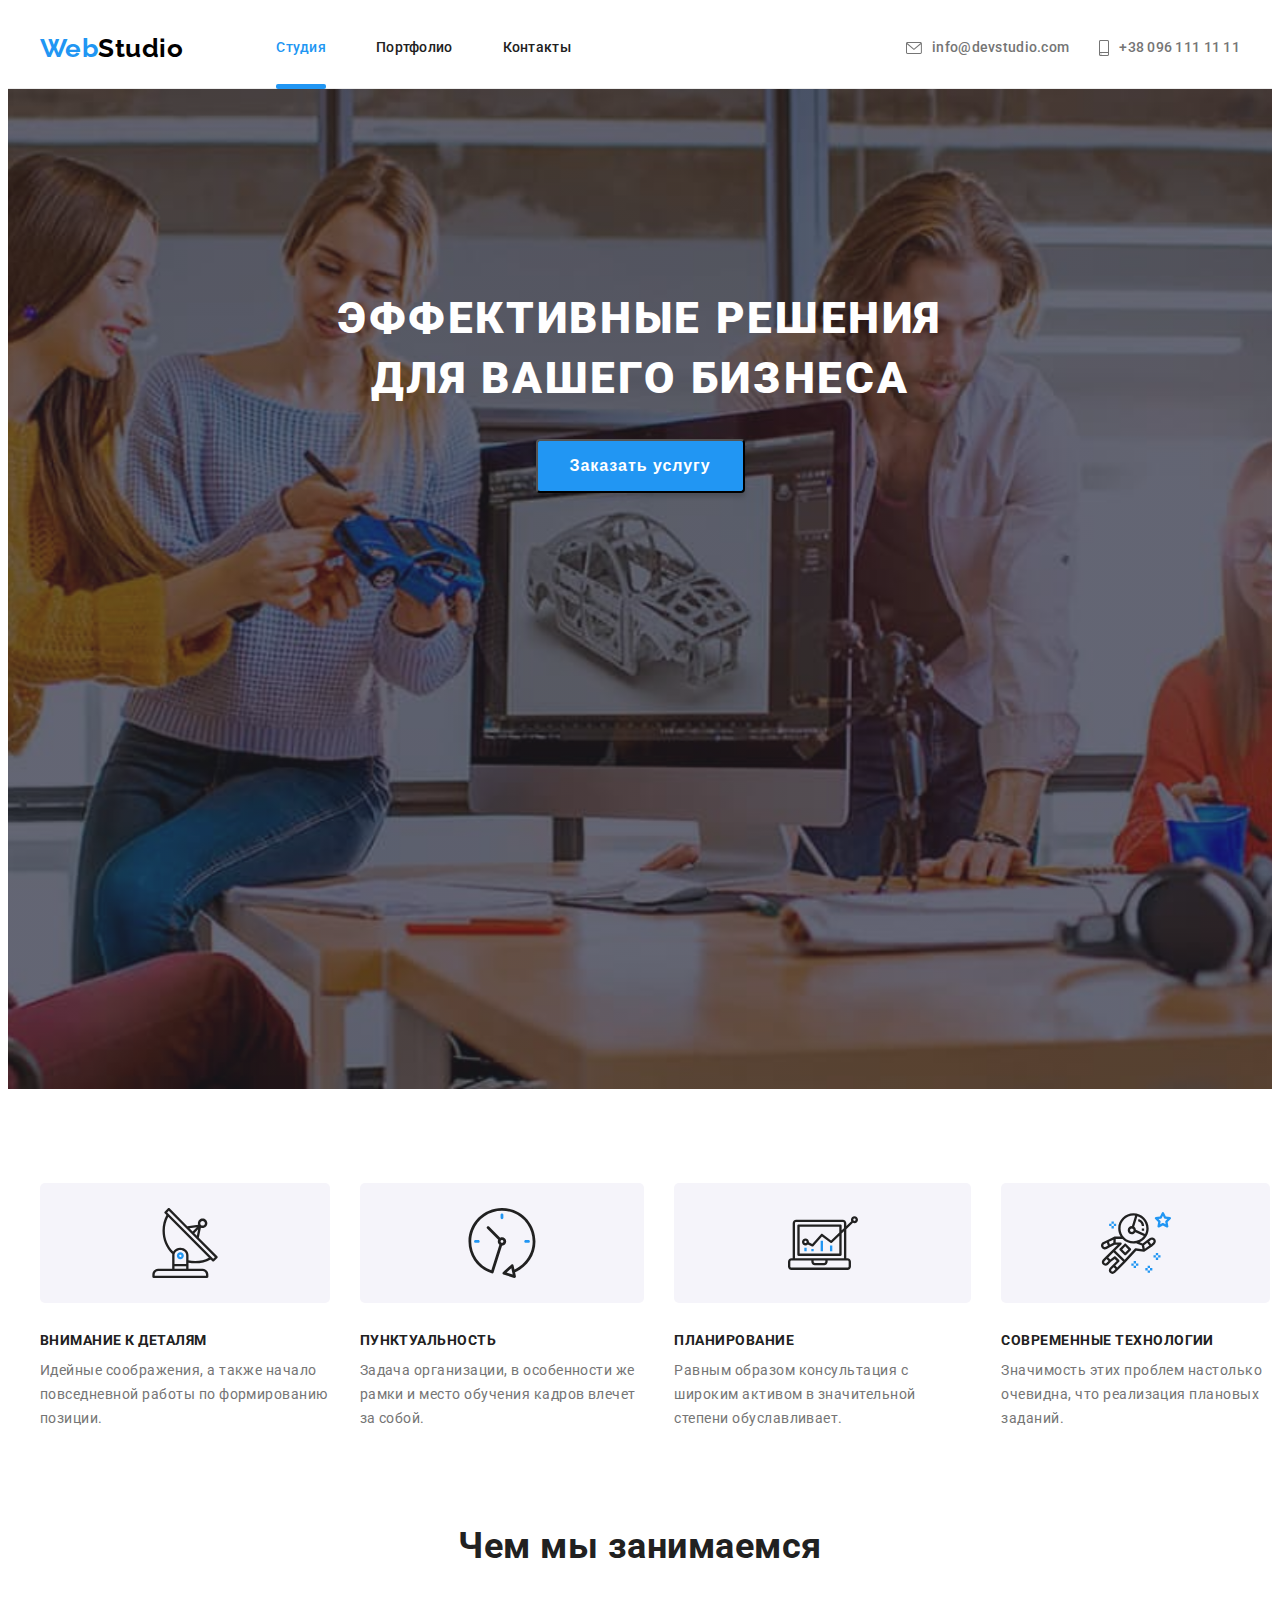
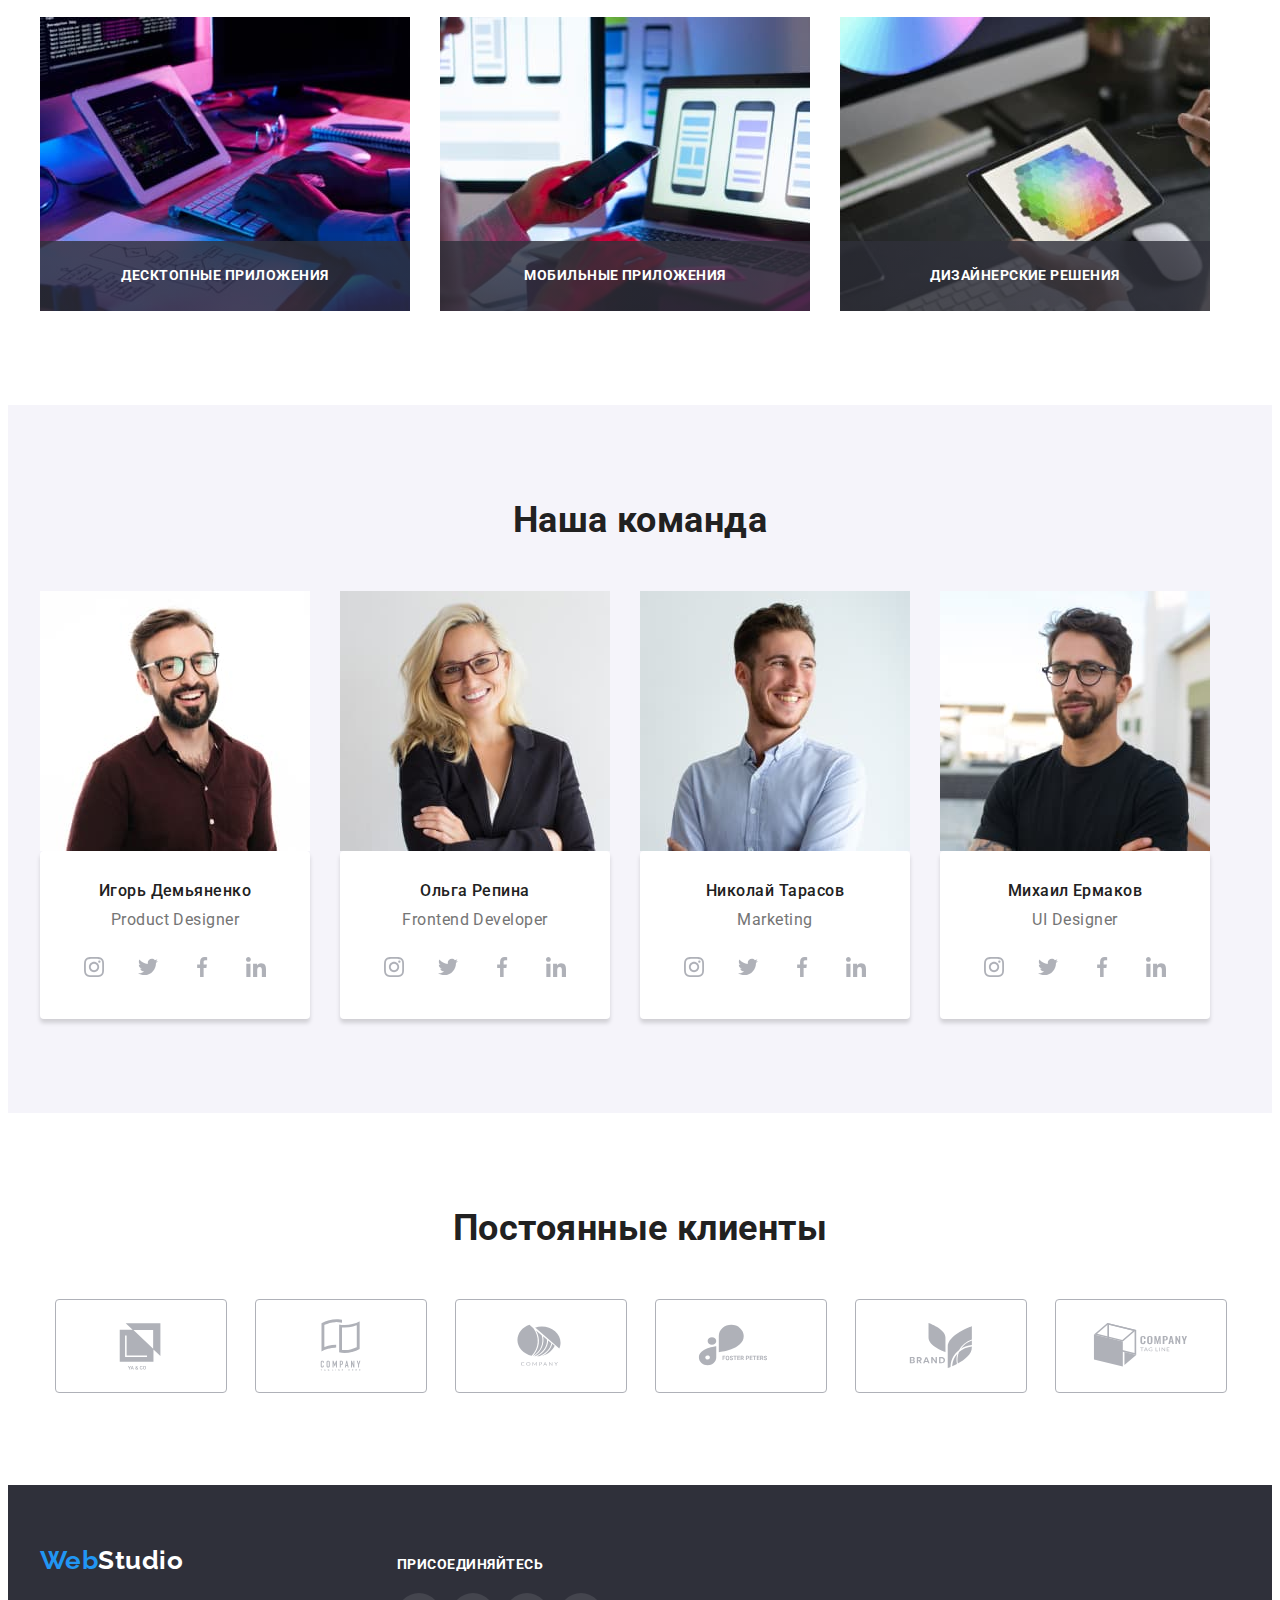
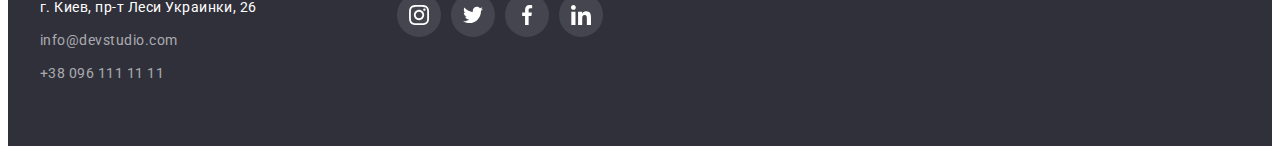
==== index.html @ e793120a "старт дз6" ====
<!DOCTYPE html>
<html lang="ru">

<head>
    <meta charset="UTF-8">
    <meta http-equiv="X-UA-Compatible" content="IE=edge">
    <meta name="viewport" content="width=device-width, initial-scale=1.0">
    <title>Document</title>
    <link href="https://fonts.googleapis.com/css2?family=Raleway:wght@700&family=Roboto:wght@400;500;700;900&display=swap" rel="stylesheet">
    <link rel="stylesheet" href="https://cdnjs.cloudflare.com/ajax/libs/modern-normalize/1.1.0/modern-normalize.min.css" integrity="sha512-wpPYUAdjBVSE4KJnH1VR1HeZfpl1ub8YT/NKx4PuQ5NmX2tKuGu6U/JRp5y+Y8XG2tV+wKQpNHVUX03MfMFn9Q==" crossorigin="anonymous" referrerpolicy="no-referrer" />
    <link rel="stylesheet" href="./css/styles.css">
</head>

<body>
    <header class="header">
        <div class="header-container container">
        <a href="../" class="header-logo link"><span class="web">Web</span>Studio</a> 
        <nav class="navigation">
            <ul class="navigation-menu list">
                <li class="navigation-item"><a href="./index.html" class="navigation-link link active">Студия</a></li>
                <li class="navigation-item"><a href="./portfolio.html" class="navigation-link link">Портфолио</a></li>
                <li class="navigation-item"><a href="" class="navigation-link link">Контакты</a></li>
            </ul>
        </nav>
            <ul class="contacts-list list">
                <li class="cotacts-item"><a href="mailto:info@devstudio.com" class="contacts-link link">
                    <svg class="envelope-icon">
                        <use href="./imeg/symbol-defs.svg#icon-envelope"></use>
                    </svg>info@devstudio.com</a></li>
                <li class="cotacts-item"><a href="tel:+380961111111" class="contacts-link link">
                    <svg class="smartphone-icon">
                        <use href="./imeg/symbol-defs.svg#icon-smartphone"></use>
                    </svg>+38 096 111 11 11</a></li>
            </ul>
        </div>
    </header>
    <main class="main">
        <!-- Наши преимущества -->
        <section class="hero">
            <div class="container">
                 <h1 class="hero-title">Эффективные решения для вашего бизнеса</h1>
                <button type="button" class="hero-btn" data-modal-open>Заказать услугу</button>
            </div>
        </section>
        <section class="advantages section">
            <div class="container">
                <h2 class="advantages-title visually-hidden">Наши преимущества</h2>
                <ul class="advantages-list">
                    <li class="advantage-item list">
                        <div class="tumb">
                            <svg class="advantages-icon">
                                <use href="./imeg/symbol-defs.svg#icon-antenna"></use>
                            </svg>
                        </div>
                        <h3 class="advantage-subtitle">Внимание к деталям</h3>
                        <p class="advantage-text">Идейные соображения, а также начало повседневной работы по формированию позиции.</p>
                    </li>
                    <li class="advantage-item list">
                        <div class="tumb">
                            <svg class="advantages-icon">
                                <use href="./imeg/symbol-defs.svg#icon-clock"></use>
                            </svg>
                        </div>
                        <h3 class="advantage-subtitle">Пунктуальность</h3>
                        <p class="advantage-text">Задача организации, в особенности же рамки и место обучения кадров влечет за собой.</p>
                    </li>
                    <li class="advantage-item list">
                        <div class="tumb">
                            <svg class="advantages-icon">
                                <use href="./imeg/symbol-defs.svg#icon-diagram"></use>
                            </svg>
                        </div>
                        <h3 class="advantage-subtitle">Планирование</h3>
                        <p class="advantage-text">Равным образом консультация с широким активом в значительной степени обуславливает.</p>
                    </li>
                    <li class="advantage-item list">
                        <div class="tumb">
                            <svg class="advantages-icon">
                                <use href="./imeg/symbol-defs.svg#icon-astronaut"></use>
                            </svg>
                        </div>
                        <h3 class="advantage-subtitle">Современные технологии</h3>
                        <p class="advantage-text">Значимость этих проблем настолько очевидна, что реализация плановых заданий.</p>
                    </li>
                </ul>
            </div>
        </section>
        <!-- Чем мы занимаемся -->
        <section class="work section">
            <div class="container">
                <h2 class="work-title">Чем мы занимаемся</h2>
                <ul class="work-list">
                    <li class="work-item list"><img src="./imeg/service1.jpg" alt="програмирование" width="370" height="294">
                    <div class="work-imeg-tumb">
                        <p class="work-imeg-tilte">Десктопные приложения</p>
                    </div>
                </li>
                    <li class="work-item list"><img src="./imeg/service2.jpg" alt="разработка" width="370" height="294">
                    <div class="work-imeg-tumb">
                        <p class="work-imeg-tilte">Мобильные приложения</p>
                    </div>
                </li>
                    <li class="work-item list"><img src="./imeg/service3.jpg" alt="дизайн" width="370" height="294">
                    <div class="work-imeg-tumb">
                        <p class="work-imeg-tilte">Дизайнерские решения</p>
                    </div>
                </li>
                </ul>
            </div>
        </section>
        <!-- Наша команда -->
        <section class="team section">
            <div class="container">
                <h2 class="team-title">Наша команда</h2>
                <ul class="team-list">
                    <li class="team-item list"><img src="./imeg/foto1.jpg" alt="фото Игоря Демьяненко" width="270" height="260">
                        <div class="team-content">
                            <h3 class="team-subtitle">Игорь Демьяненко</h3>
                            <p class="team-text" lang="en">Product Designer</p>
                            <ul class="team-social-list social-list">
                                <li class="social-item list">
                                    <a href="" class="social-link link">
                                        <svg class="social-icon">
                                            <use href="./imeg/symbol-defs.svg#icon-instagram"></use>
                                        </svg>
                                    </a>
                                </li>
                                <li class="social-item list">
                                    <a href="" class="social-link link">
                                        <svg class="social-icon">
                                            <use href="./imeg/symbol-defs.svg#icon-twitter"></use>
                                        </svg>
                                    </a>
                                </li>
                                <li class="social-item list">
                                    <a href="" class="social-link link">
                                        <svg class="social-icon">
                                            <use href="./imeg/symbol-defs.svg#icon-facebook"></use>
                                        </svg>
                                    </a>
                                </li>
                                <li class="social-item list">
                                    <a href="" class="social-link link">
                                        <svg class="social-icon">
                                            <use href="./imeg/symbol-defs.svg#icon-linkedin"></use>
                                        </svg>
                                    </a>
                                </li>
                            </ul>
                        </div>
                    </li>
                    <li class="team-item list"><img src="./imeg/foto2.jpg" alt="фото Ольги Репиной" width="270" height="260">
                        <div class="team-content">
                            <h3 class="team-subtitle">Ольга Репина</h3>
                            <p class="team-text" lang="en">Frontend Developer</p>
                            <ul class="team-social-list social-list">
                                <li class="social-item list">
                                    <a href="" class="social-link link">
                                        <svg class="social-icon">
                                            <use href="./imeg/symbol-defs.svg#icon-instagram"></use>
                                        </svg>
                                    </a>
                                </li>
                                <li class="social-item list">
                                    <a href="" class="social-link link">
                                        <svg class="social-icon">
                                            <use href="./imeg/symbol-defs.svg#icon-twitter"></use>
                                        </svg>
                                    </a>
                                </li>
                                <li class="social-item list">
                                    <a href="" class="social-link link">
                                        <svg class="social-icon">
                                            <use href="./imeg/symbol-defs.svg#icon-facebook"></use>
                                        </svg>
                                    </a>
                                </li>
                                <li class="social-item list">
                                    <a href="" class="social-link link">
                                        <svg class="social-icon">
                                            <use href="./imeg/symbol-defs.svg#icon-linkedin"></use>
                                        </svg>
                                    </a>
                                </li>
                            </ul>
                        </div>
                    </li>
                    <li class="team-item list"><img src="./imeg/foto3.jpg" alt="фото Николая Тарасова" width="270" height="260">
                        <div class="team-content">
                            <h3 class="team-subtitle">Николай Тарасов</h3>
                            <p class="team-text" lang="en">Marketing</p>
                            <ul class="team-social-list social-list">
                                <li class="social-item list">
                                    <a href="" class="social-link link">
                                        <svg class="social-icon">
                                            <use href="./imeg/symbol-defs.svg#icon-instagram"></use>
                                        </svg>
                                    </a>
                                </li>
                                <li class="social-item list">
                                    <a href="" class="social-link link">
                                        <svg class="social-icon">
                                            <use href="./imeg/symbol-defs.svg#icon-twitter"></use>
                                        </svg>
                                    </a>
                                </li>
                                <li class="social-item list">
                                    <a href="" class="social-link link">
                                        <svg class="social-icon">
                                            <use href="./imeg/symbol-defs.svg#icon-facebook"></use>
                                        </svg>
                                    </a>
                                </li>
                                <li class="social-item list">
                                    <a href="" class="social-link link">
                                        <svg class="social-icon">
                                            <use href="./imeg/symbol-defs.svg#icon-linkedin"></use>
                                        </svg>
                                    </a>
                                </li>
                            </ul>
                        </div>
                    </li>
                    <li class="team-item list"><img src="./imeg/foto4.jpg" alt="фото Михаила Ермакова" width="270" height="260">
                        <div class="team-content">
                            <h3 class="team-subtitle">Михаил Ермаков</h3>
                            <p class="team-text" lang="en">UI Designer</p>
                            <ul class="team-social-list social-list">
                                <li class="social-item list">
                                    <a href="" class="social-link link">
                                        <svg class="social-icon">
                                            <use href="./imeg/symbol-defs.svg#icon-instagram"></use>
                                        </svg>
                                    </a>
                                </li>
                                <li class="social-item list">
                                    <a href="" class="social-link link">
                                        <svg class="social-icon">
                                            <use href="./imeg/symbol-defs.svg#icon-twitter"></use>
                                        </svg>
                                    </a>
                                </li>
                                <li class="social-item list">
                                    <a href="" class="social-link link">
                                        <svg class="social-icon">
                                            <use href="./imeg/symbol-defs.svg#icon-facebook"></use>
                                        </svg>
                                    </a>
                                </li>
                                <li class="social-item list">
                                    <a href="" class="social-link link">
                                        <svg class="social-icon">
                                            <use href="./imeg/symbol-defs.svg#icon-linkedin"></use>
                                        </svg>
                                    </a>
                                </li>
                            </ul>
                        </div>
                    </li>
                </ul>
            </div>
        </section>
        <section class="section">
            <div class="container">
                <h2 class="clients-title">Постоянные клиенты</h2>
                <ul class="clients-list">
                    <li class="clients-item list">
                        <a class="clients-link link" href="">
                            <svg class="clients-icon">
                                <use href="./imeg/symbol-defs.svg#icon-Logo1"></use>
                            </svg>
                        </a>
                    </li>
                    <li class="clients-item list">
                        <a class="clients-link link" href="">
                            <svg class="clients-icon">
                                <use href="./imeg/symbol-defs.svg#icon-Logo2"></use>
                            </svg>
                        </a>
                    </li>
                    <li class="clients-item list">
                        <a class="clients-link link" href="">
                            <svg class="clients-icon">
                                <use href="./imeg/symbol-defs.svg#icon-Logo3"></use>
                            </svg>
                        </a>
                    </li>
                    <li class="clients-item list">
                        <a class="clients-link link" href="">
                            <svg class="clients-icon">
                                <use href="./imeg/symbol-defs.svg#icon-Logo4"></use>
                            </svg>
                        </a>
                    </li>
                    <li class="clients-item list">
                        <a class="clients-link link" href="">
                            <svg class="clients-icon">
                                <use href="./imeg/symbol-defs.svg#icon-Logo5"></use>
                            </svg>
                        </a>
                    </li>
                    <li class="clients-item list">
                        <a class="clients-link link" href="">
                            <svg class="clients-icon">
                                <use href="./imeg/symbol-defs.svg#icon-Logo"></use>
                            </svg>
                        </a>
                    </li>
                </ul>
            </div>
        </section>
    </main>
    <footer class="footer">
        <div class="container footer-container">
            <div class="footer-address">
                <a href="../" class="footer-logo link"><span class="web">Web</span>Studio</a>
                <address class="footer-address">
                    <ul class="footer-list list">
                        <li class="footer-contact-item">г. Киев, пр-т Леси Украинки, 26</li>
                        <li class="footer-contact-item"><a class="footer-contact-link link" href="mailto:info@devstudio.com">info@devstudio.com</a></li>
                        <li class="footer-contact-item"><a class="footer-contact-link link" href="tel:+380961111111">+38 096 111 11 11</a></li>
                    </ul>
                </address>
            </div>
            <div class="footer-social">
                <h3 class="social-title">присоединяйтесь</h3>
                <ul class="footer-social-list social-list">
                    <li class="social-item list">
                        <a href="" class="social-link link">
                            <svg class="social-icon">
                                <use href="./imeg/symbol-defs.svg#icon-instagram"></use>
                            </svg>
                        </a>
                    </li>
                    <li class="social-item list">
                        <a href="" class="social-link link">
                            <svg class="social-icon">
                                <use href="./imeg/symbol-defs.svg#icon-twitter"></use>
                            </svg>
                        </a>
                    </li>
                    <li class="social-item list">
                        <a href="" class="social-link link">
                            <svg class="social-icon">
                                <use href="./imeg/symbol-defs.svg#icon-facebook"></use>
                            </svg>
                        </a>
                    </li>
                    <li class="social-item list">
                        <a href="" class="social-link link">
                            <svg class="social-icon">
                                <use href="./imeg/symbol-defs.svg#icon-linkedin"></use>
                            </svg>
                        </a>
                    </li>
                </ul>
            </div>
        </div>      
    </footer>
    <div class="backdrop is-hidden" data-modal>
        <div class="modal">
            <button type="button" class="close-btn" data-modal-close><svg class="close-icon"><use href="./imeg/symbol-defs.svg#icon-closex"></use></svg></button>
        </div>
    </div> 
    <script src="./js/modal.js"></script>
</body>

</html>
---- css/styles.css ----
:root {
  --primery-text-color: #757575;
  --titel-text-color: #212121;
  --accent-color: #2196f3;
  --accent-color-btn: #ffffff;
  --nav-color: #212121;
  --logo-head-color: #000000;
  --footer-contact-color: rgba(255, 255, 255, 0.6);
  --primery-bg-color: #e5e5e5;
  --white-color: #ffffff;
  --footer-bg-color: #2f303a;
  --section-bg-color: #f5f4fa;
  --primery-social-color: #afb1b8;
  --accent-social-color: #ffffff;
  --transform-function: cubic-bezier(0.4, 0, 0.2, 1);
  --transform-time: 250ms;
}
p,
h1,
h2,
h3,
h4,
h5,
h6 {
  margin: 0;
}
ul {
  margin: 0;
  padding-left: 0;
}
img {
  display: block;
  max-width: 100%;
  height: auto;
}
body {
  font-family: Roboto, sans-serif;
  letter-spacing: 0.03em;
  color: var(--primery-text-color);
  background-color: var(--white-color);
}
.container {
  width: 1200px;
  margin: 0 auto;
  padding-left: 15px;
  padding-right: 15px;
}
.section {
  padding-top: 94px;
  padding-bottom: 94px;
}
.link {
  display: block;
  text-decoration: none;
}
.list {
  list-style: none;
}
.visually-hidden {
  position: absolute;
  width: 1px;
  height: 1px;
  margin: -1px;
  padding: 0;
  overflow: hidden;
  border: 0;
  clip: rect(0 0 0 0);
}

/* Header */

.header {
  background-color: var(--white-color);
  border-bottom: 1px solid #ececec;
}
.header-container {
  display: flex;
  align-items: center;
}
.header-logo {
  margin-right: 93px;
  padding-top: 24px;
  padding-bottom: 24px;

  font-family: Raleway, sans-serif;
  font-weight: 700;
  font-size: 26px;
  line-height: 1.19;

  color: var(--logo-head-color);
}
.web {
  color: var(--accent-color);
}
.navigation-menu {
  display: flex;
}
.navigation-item:not(:last-child) {
  margin-right: 50px;
}
.navigation-link {
  position: relative;
  padding-top: 32px;
  padding-bottom: 32px;

  font-weight: 500;
  font-size: 14px;
  line-height: 1.14;
  letter-spacing: 0.02em;

  transition: color var(--transform-time) var(--transform-function);

  color: var(--nav-color);
}
.active,
.navigation-link:hover,
.navigation-link:focus {
  color: var(--accent-color);
}
.active::after {
  content: "";
  position: absolute;
  bottom: -1px;
  display: block;
  width: 100%;
  height: 5px;
  background-color: var(--accent-color);
  border-radius: 2px;
}
.contacts-list {
  display: flex;
  margin-left: auto;
  align-items: center;
}
.cotacts-item {
  align-items: center;
}
.cotacts-item:not(:last-child) {
  margin-right: 30px;
}
.contacts-link {
  padding-top: 32px;
  padding-bottom: 32px;
  display: flex;
  align-items: center;

  font-weight: 500;
  font-size: 14px;
  line-height: 1.14;
  letter-spacing: 0.02em;
  color: var(--primery-text-color);

  transition: color var(--transform-time) var(--transform-function);
}

.contacts-link:hover,
.contacts-link:focus {
  color: var(--accent-color);
}
.envelope-icon {
  width: 16px;
  height: 12px;
  margin-right: 10px;
  fill: var(--primery-text-color);
}
.contacts-link:hover .envelope-icon,
.contacts-link:focus .envelope-icon {
  fill: var(--accent-color);
}

.smartphone-icon {
  width: 10px;
  height: 16px;
  margin-right: 10px;
  fill: var(--primery-text-color);
}
.contacts-link:hover .smartphone-icon,
.contacts-link:focus .smartphone-icon {
  fill: var(--accent-color);
}

/* Hero */

.hero {
  max-width: 1600px;
  height: 600px;
  padding-top: 200px;
  padding-bottom: 200px;
  margin-left: auto;
  margin-right: auto;

  text-align: center;

  background-color: var(--footer-bg-color);
  background-image: linear-gradient(
      to right,
      rgba(47, 48, 58, 0.4),
      rgba(47, 48, 58, 0.4)
    ),
    url(../imeg/hero.jpg);
  background-size: cover;
  background-position: center;
  background-repeat: no-repeat;
}
.hero-title {
  margin-bottom: 30px;
  margin-left: auto;
  margin-right: auto;

  max-width: 696px;
  font-weight: 900;
  font-size: 44px;
  line-height: 1.36;
  letter-spacing: 0.06em;
  text-transform: uppercase;

  color: var(--white-color);
}
.hero-btn {
  background: var(--accent-color);
  box-shadow: 0px 4px 4px rgba(0, 0, 0, 0.15);
  border-radius: 4px;

  padding: 10px 32px;
  margin: 0 auto;
  font-weight: 700;
  font-size: 16px;
  line-height: 1.87;
  display: flex;
  align-items: center;
  text-align: center;
  letter-spacing: 0.06em;

  color: var(--accent-color-btn);

  transition: background var(--transform-time) var(--transform-function);
}
.hero-btn:hover,
.hero-btn:focus {
  background: #188ce8;
  cursor: pointer;
}

/* advantage */

.advantages-list {
  display: flex;
  min-width: 270px;
  margin-right: -30px;
}
.advantage-item:not(:last-child) {
  margin-right: 30px;
}
.tumb {
  display: flex;
  margin-bottom: 30px;
  height: 120px;
  border-radius: 5px;

  justify-content: center;
  align-items: center;

  background-color: var(--section-bg-color);
}
.advantages-icon {
  width: 70px;
  height: 70px;
}

.advantage-subtitle {
  margin-bottom: 10px;
  font-weight: 700;
  font-size: 14px;
  line-height: 1.14;
  color: var(--titel-text-color);
  text-transform: uppercase;
}
.advantage-text {
  font-size: 14px;
  line-height: 1.71;
}

/* work */

.work {
  padding-top: 0;
}
.work-title {
  margin-bottom: 50px;

  font-weight: 700;
  font-size: 36px;
  line-height: 1.17;
  text-align: center;
  color: var(--titel-text-color);
}
.work-list {
  display: flex;
}
.work-item {
  position: relative;

  flex-basis: calc(100 / 3 - 30px);
}
.work-item:not(:last-child) {
  margin-right: 30px;
  min-width: 370px;
}
.work-imeg-tumb {
  position: absolute;
  bottom: 0;

  display: flex;
  align-items: center;
  justify-content: center;
  width: 100%;
  height: 70px;
  background-image: linear-gradient(
    to right,
    rgba(47, 48, 58, 0.8),
    rgba(47, 48, 58, 0.8)
  );
}
.work-imeg-tilte {
  font-weight: 700;
  font-size: 14px;
  line-height: 1.14;
  text-align: center;
  text-transform: uppercase;

  color: var(--white-color);
}

/* Team */

.team {
  background-color: var(--section-bg-color);
}
.team-title {
  margin-bottom: 50px;

  font-weight: 700;
  font-size: 36px;
  line-height: 1.17;
  text-align: center;
  color: var(--titel-text-color);
}
.team-list {
  display: flex;
}
.team-item {
  flex-basis: calc(100 / 4 - 30px);
}
.team-item:not(:last-child) {
  margin-right: 30px;
}
.team-content {
  padding: 30px 0;
  box-shadow: 0px 4px 4px rgba(0, 0, 0, 0.15);
  border-radius: 4px;

  background: var(--white-color);
}
.team-subtitle {
  margin-bottom: 10px;

  font-weight: 500;
  font-size: 16px;
  line-height: 1.19;
  text-align: center;
  color: var(--titel-text-color);
}
.team-text {
  font-size: 16px;
  line-height: 1.19;
  text-align: center;
  margin-bottom: 16px;
}
.social-list {
  display: flex;
  justify-content: center;
}
.social-item {
  width: 44px;
  height: 44px;
}
.social-item + .social-item {
  margin-left: 10px;
}
.social-link {
  width: 100%;
  height: 100%;
  border-radius: 50%;
  background-color: var(--white-color);
  display: flex;
  align-items: center;
  justify-content: center;

  transition: background-color var(--transform-time) var(--transform-function);
}
.social-link:focus,
.social-link:hover {
  background-color: var(--accent-color);
}
.social-link:focus .social-icon,
.social-link:hover .social-icon {
  fill: var(--accent-social-color);
}
.social-icon {
  width: 20px;
  height: 20px;
  fill: var(--primery-social-color);

  transition: fill var(--transform-time) var(--transform-function);
}

/* CLIENT */

.clients-title {
  margin-bottom: 50px;

  font-weight: 700;
  font-size: 36px;
  line-height: 1.17;
  text-align: center;
  color: var(--titel-text-color);
}
.clients-list {
  display: flex;
  justify-content: center;
}
.clients-item:not(:last-child) {
  margin-right: 30px;
}
.clients-item {
  width: 170px;
  height: 92px;
}
.clients-link {
  width: 100%;
  height: 100%;
  border: 1px solid var(--primery-social-color);
  border-radius: 4px;
  display: flex;
  align-items: center;
  justify-content: center;

  transition: border var(--transform-time) var(--transform-function);
}
.clients-link:hover,
.clients-link:focus {
  border: 1px solid var(--accent-color);
}
.clients-link:hover .clients-icon,
.clients-link:focus .clients-icon {
  fill: var(--accent-color);
}
.clients-icon {
  width: 106px;
  height: 60px;
  fill: var(--primery-social-color);

  transition: fill var(--transform-time) var(--transform-function);
}

/*----------------- Portfolio -----------------*/

.filter-list {
  display: flex;
  margin-bottom: 50px;
  justify-content: center;
}
.filter-item:not(:last-child) {
  margin-right: 8px;
}
.filter-btn {
  padding: 6px 22px;
  background: #f5f4fa;
  border-radius: 4px;
  border-width: 0;
  font-weight: 500;
  font-size: 16px;
  line-height: 1.62;
  text-align: center;
  color: var(--nav-color);

  transition-property: background, color, box-shadow;
  transition-timing-function: var(--transform-function);
  transition-duration: var(--transform-time);
}
.filter-btn:hover,
.filter-btn:focus {
  background: var(--accent-color);
  box-shadow: 0px 3px 1px rgba(0, 0, 0, 0.1), 0px 1px 2px rgba(0, 0, 0, 0.08),
    0px 2px 2px rgba(0, 0, 0, 0.12);
  border-radius: 4px;
  cursor: pointer;

  font-weight: 500;
  font-size: 16px;
  line-height: 1.62;
  text-align: center;
  color: var(--accent-color-btn);
}
.portfolio {
  display: flex;
  flex-wrap: wrap;
  margin-right: -30px;
  margin-bottom: -30px;
}
.portfolio-item {
  flex-basis: calc(100% / 3 - 30px);
  margin-right: 30px;
  margin-bottom: 30px;
}
.portfolio-link {
  transition: box-shadow var(--transform-time) var(--transform-function);
}

.card-description {
  position: relative;
  overflow: hidden;
}

.card-text {
  position: absolute;
  top: 0;
  transform: translateY(100%);

  transition: transform var(--transform-time) var(--transform-function);

  height: 100%;
  padding: 63px 24px;
  font-size: 18px;
  line-height: 1.56;
  color: var(--white-color);
  background-color: rgba(33, 150, 243, 0.9);
}
.portfolio-content {
  padding: 20px 24px;
  border-bottom: 1px solid #eeeeee;
  border-left: 1px solid #eeeeee;
  border-right: 1px solid #eeeeee;
}
.portfolio-link-title {
  margin-bottom: 4px;

  font-weight: 700;
  font-size: 18px;
  line-height: 2;
  letter-spacing: 0.06em;
  color: var(--titel-text-color);
}
.portfolio-link-text {
  font-size: 16px;
  line-height: 1.87;
  color: var(--primery-text-color);
}
.portfolio-link:hover,
.portfolio-link:focus {
  box-shadow: 0px 1px 1px rgba(0, 0, 0, 0.12), 0px 4px 4px rgba(0, 0, 0, 0.06),
    1px 4px 6px rgba(0, 0, 0, 0.16);
}
.portfolio-link:hover .card-text,
.portfolio-link:focus .card-text {
  transform: translateY(0);
}

/* Footer */
.footer {
  padding-top: 60px;
  padding-bottom: 60px;

  background-color: var(--footer-bg-color);
}
.footer-container {
  display: flex;
  align-items: baseline;
}
.footer-address {
  margin-right: 70px;
}
.footer-logo {
  display: block;
  margin-bottom: 20px;

  font-family: Raleway, sans-serif;
  font-weight: 700;
  font-size: 26px;
  line-height: 1.19;
  color: var(--white-color);
}
.footer-address {
  font-size: 14px;
  line-height: 1.71;
  font-style: normal;
  color: var(--white-color);
}
.footer-contact-item:not(:last-child) {
  margin-bottom: 9px;
}

.footer-contact-link {
  font-size: 14px;
  line-height: 1.71;
  color: var(--footer-contact-color);

  transition: color var(--transform-time) var(--transform-function);
}
.footer-contact-link:hover,
.footer-contact-link:focus {
  color: var(--accent-color);
}
.social-title {
  margin-bottom: 20px;
  font-weight: 700;
  font-size: 14px;
  line-height: 1.14;
  text-transform: uppercase;

  color: var(--white-color);
}
.footer-social-list .social-link {
  width: 100%;
  height: 100%;
  border-radius: 50%;
  background-color: rgba(255, 255, 255, 0.1);
  display: flex;
  align-items: center;
  justify-content: center;
}
.footer-social-list .social-icon {
  fill: var(--white-color);
}
.social-link:focus,
.social-link:hover {
  background-color: var(--accent-color);
}

.backdrop {
  position: fixed;
  width: 100vw;
  height: 100vh;
  background: rgba(0, 0, 0, 0.2);
  top: 0;
  display: flex;
  align-items: center;
  justify-content: center;

  transition: opacity 250ms linear, visibility 250ms linear;
}
.backdrop.is-hidden {
  opacity: 0;
  visibility: hidden;
  pointer-events: none;
}
.backdrop.is-hidden .modal {
  transform: scale(2);
}
.modal {
  width: 528px;
  min-height: 581px;
  background-color: var(--white-color);
  border-radius: 4px;
  position: relative;
  transform: scale(1);
  transition: transform 250ms linear;
}
.close-btn {
  width: 30px;
  height: 30px;
  position: absolute;
  top: 8px;
  right: 8px;

  display: flex;
  align-items: center;
  justify-content: center;

  border-radius: 50%;
  background-color: #fff;
  border: 1px solid rgba(0, 0, 0, 0.1);
  cursor: pointer;
}
.close-icon {
  width: 18px;
  height: 18px;
  fill: #000000;
}
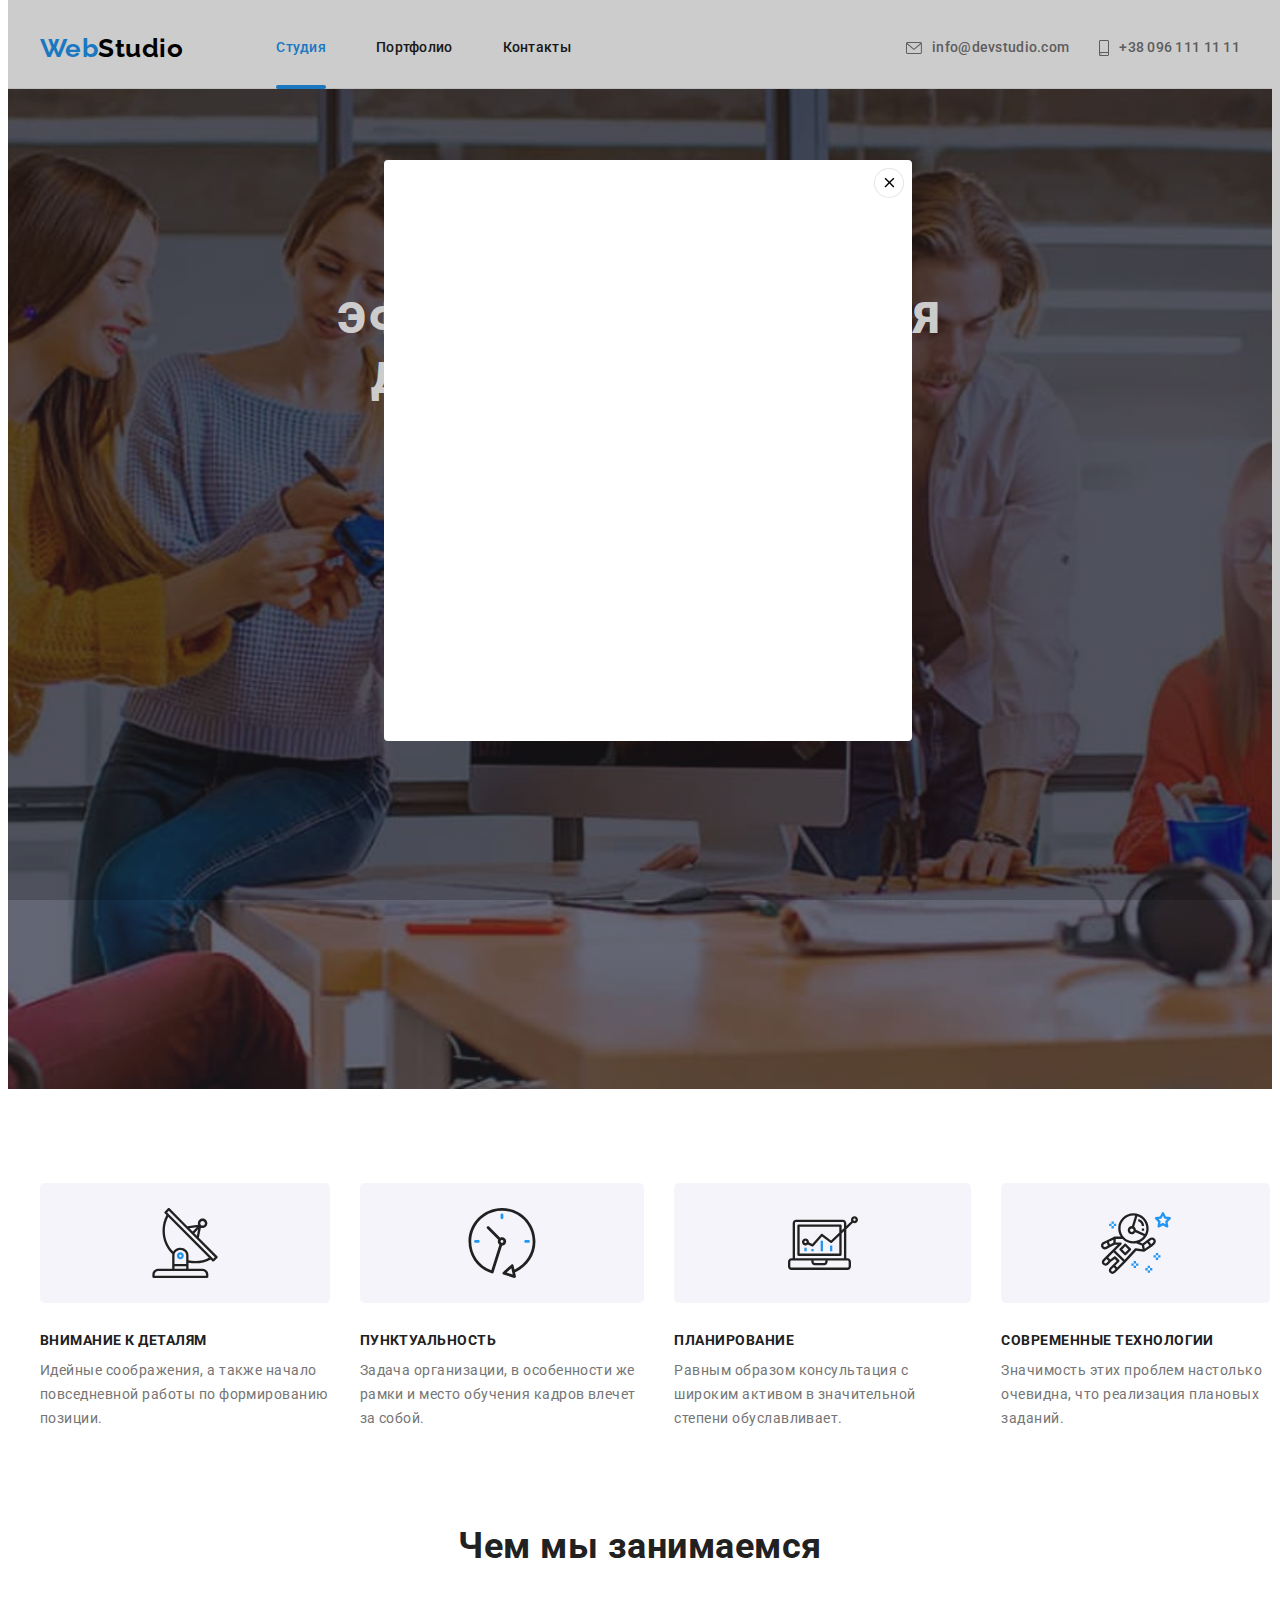
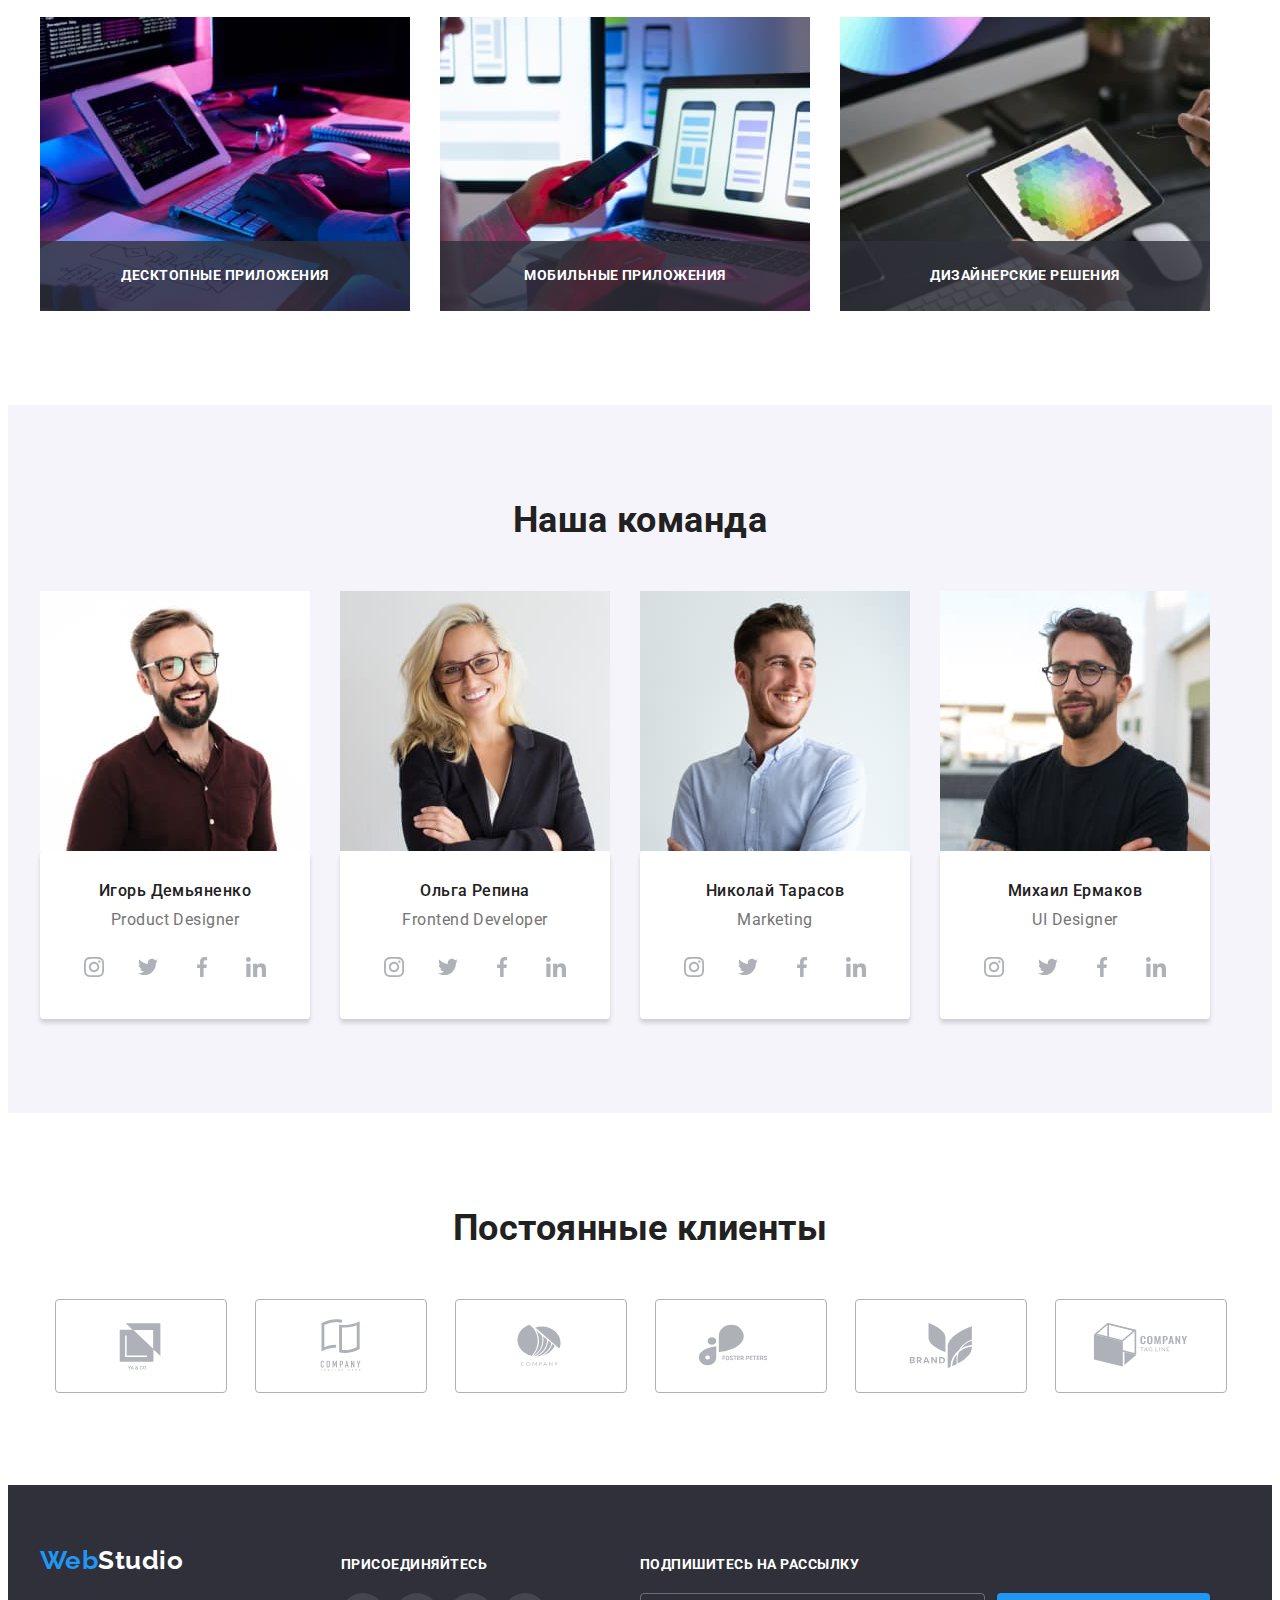
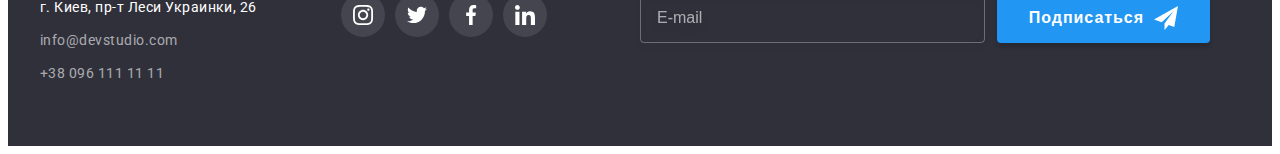
==== commit 4cccb5c8: "добавляет форму в футер" ====
--- a/index.html
+++ b/index.html
@@ -355,14 +355,21 @@
                     </li>
                 </ul>
             </div>
+            <div class="footer-form">
+                <p class="form-title">Подпишитесь на рассылку</p>
+                <form action="" class="mail-form">
+                    <input type="email" name="mail-footer" placeholder="E-mail" class="footer-input">
+                    <button type="submit" class="form-btn">Подписаться<svg class="send-icon"><use href="./imeg/symbol-defs.svg#icon-icon-send"></use></svg></button>
+                </form>
+            </div>
         </div>      
     </footer>
-    <div class="backdrop is-hidden" data-modal>
+    <div class="backdrop is-hidde" data-modal>
         <div class="modal">
             <button type="button" class="close-btn" data-modal-close><svg class="close-icon"><use href="./imeg/symbol-defs.svg#icon-closex"></use></svg></button>
         </div>
     </div> 
-    <script src="./js/modal.js"></script>
+    <!-- <script src="./js/modal.js"></script> -->
 </body>
 
 </html>--- a/css/styles.css
+++ b/css/styles.css
@@ -123,7 +123,7 @@
   bottom: -1px;
   display: block;
   width: 100%;
-  height: 5px;
+  height: 4px;
   background-color: var(--accent-color);
   border-radius: 2px;
 }
@@ -566,7 +566,8 @@
   transform: translateY(0);
 }
 
-/* Footer */
+/*------------- Footer-------------- */
+
 .footer {
   padding-top: 60px;
   padding-bottom: 60px;
@@ -579,6 +580,7 @@
 }
 .footer-address {
   margin-right: 70px;
+  width: 231px;
 }
 .footer-logo {
   display: block;
@@ -636,6 +638,88 @@
 .social-link:hover {
   background-color: var(--accent-color);
 }
+.footer-form {
+  margin-left: 93px;
+  width: 570px;
+}
+.form-title {
+  margin-bottom: 20px;
+  font-weight: 700;
+  font-size: 14px;
+  line-height: 1.14;
+  text-transform: uppercase;
+
+  color: var(--white-color);
+}
+.mail-form {
+  display: flex;
+  align-items: center;
+  justify-content: center;
+}
+.footer-input {
+  width: 358px;
+  height: 50px;
+  padding-left: 16px;
+
+  color: var(--white-color);
+  border: 1px solid rgba(255, 255, 255, 0.3);
+  box-sizing: border-box;
+  filter: drop-shadow(0px 4px 4px rgba(0, 0, 0, 0.15));
+  border-radius: 4px;
+  background-color: transparent;
+  outline: none;
+
+  transition: border var(--transform-time) var(--transform-function);
+}
+.footer-input:hover,
+.footer-input:focus {
+  border: 1px solid var(--accent-color);
+}
+.footer-input::placeholder {
+  font-weight: 400;
+  font-size: 16px;
+  line-height: 1.25;
+
+  display: flex;
+  align-items: center;
+
+  color: rgba(255, 255, 255, 0.6);
+}
+.form-btn {
+  background: var(--accent-color);
+  box-shadow: 0px 4px 4px rgba(0, 0, 0, 0.15);
+  border-radius: 4px;
+  border-width: 0;
+
+  padding: 10px 32px;
+  margin-left: 12px;
+  font-weight: 700;
+  font-size: 16px;
+  line-height: 1.87;
+  display: flex;
+  align-items: center;
+  text-align: center;
+  letter-spacing: 0.06em;
+
+  color: var(--accent-color-btn);
+
+  transition: background var(--transform-time) var(--transform-function);
+}
+.form-btn:hover,
+.form-btn:focus {
+  background: #188ce8;
+  cursor: pointer;
+}
+.send-icon {
+  display: flex;
+  align-items: center;
+  margin-left: 10px;
+  width: 24px;
+  height: 24px;
+  fill: var(--white-color);
+}
+
+/* ------------------MODAL---------------- */
 
 .backdrop {
   position: fixed;
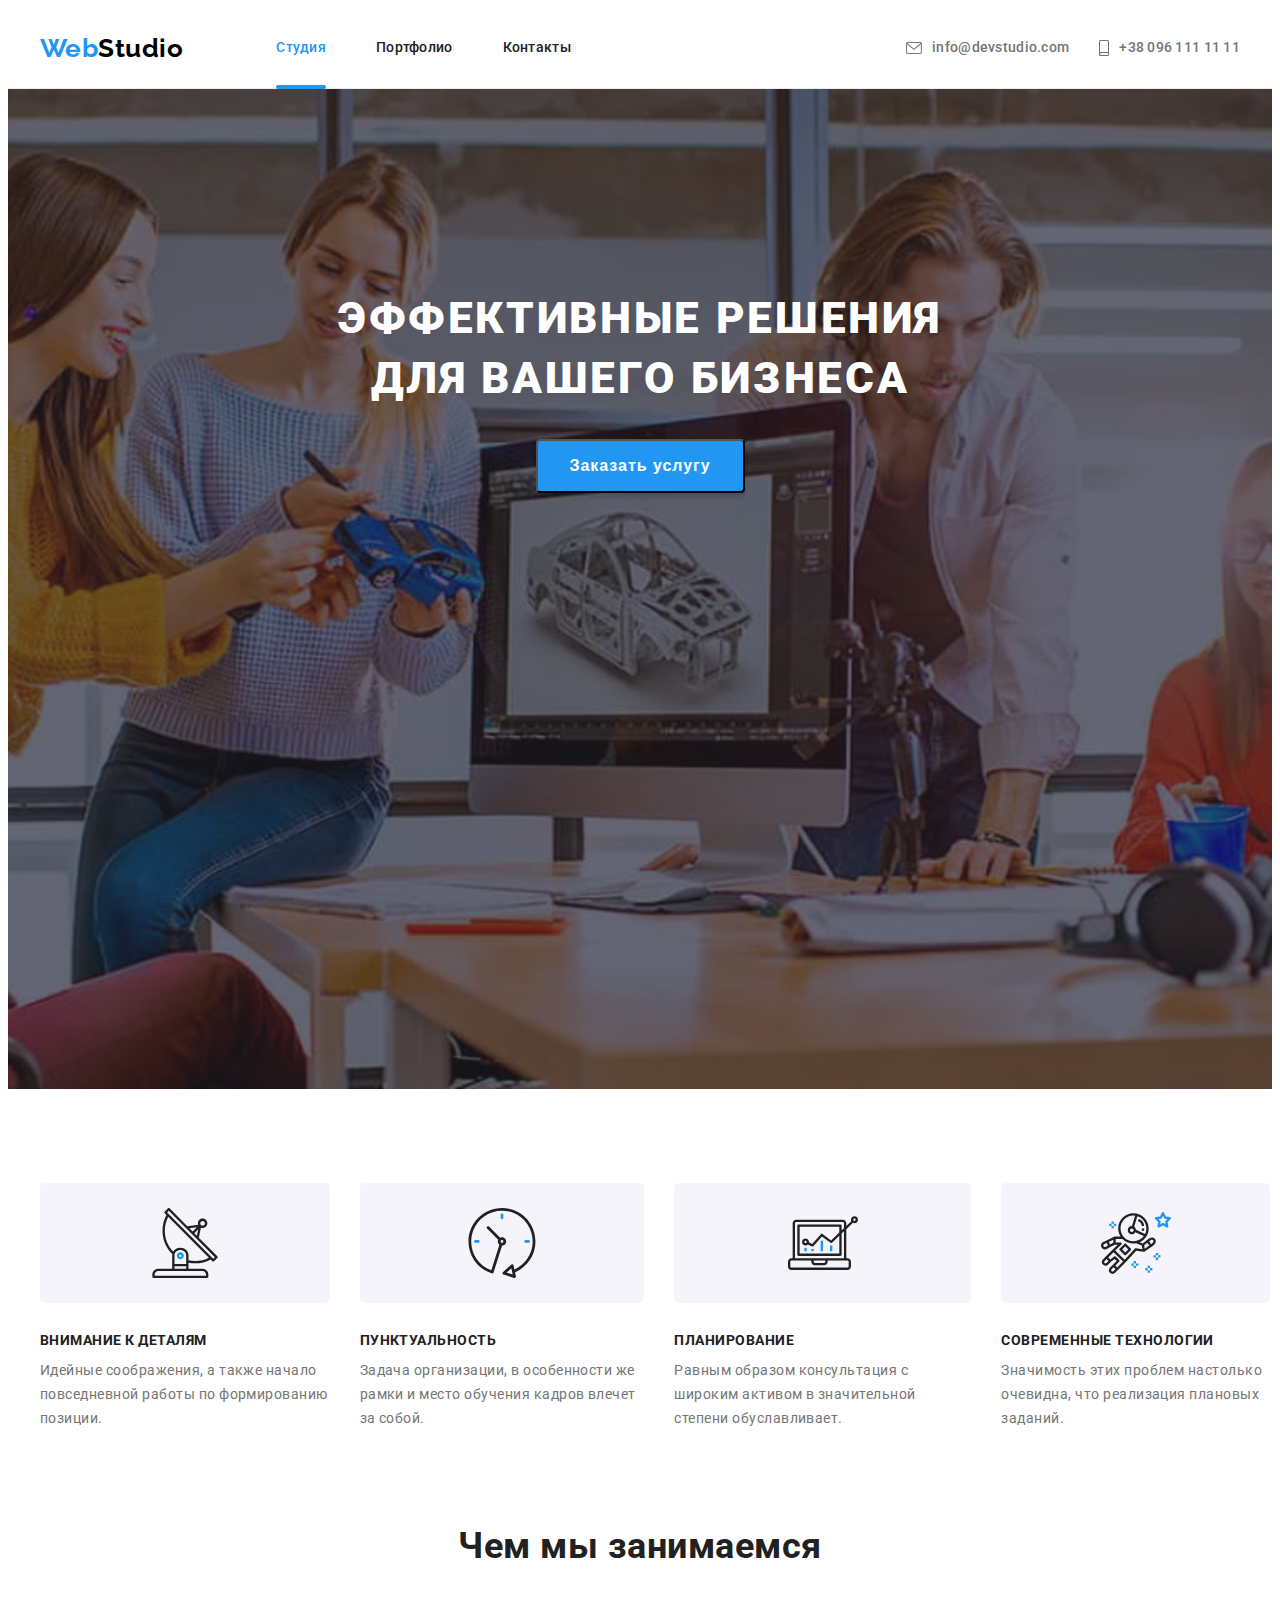
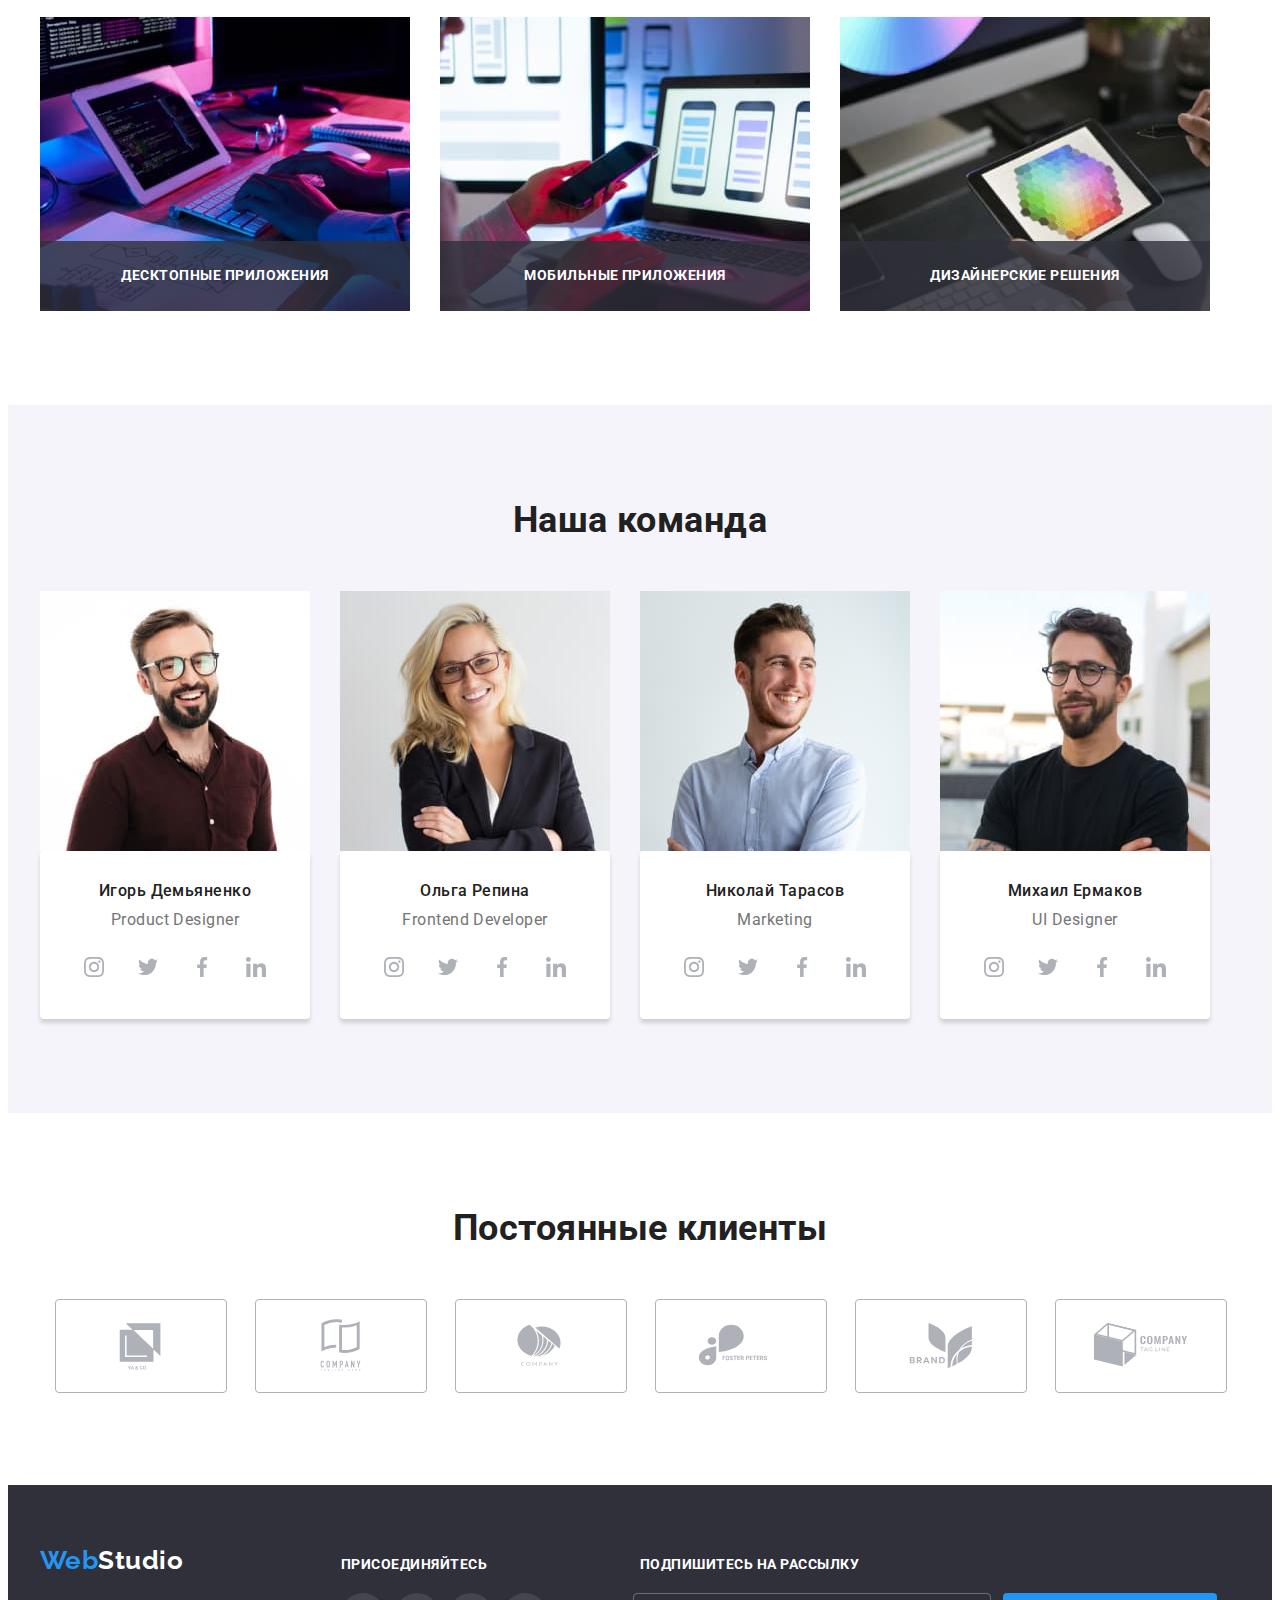
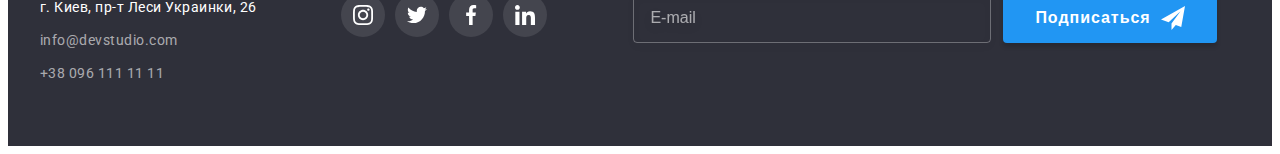
==== commit 1acfdf2c: "добавляет формы для модалки" ====
--- a/index.html
+++ b/index.html
@@ -357,19 +357,83 @@
             </div>
             <div class="footer-form">
                 <p class="form-title">Подпишитесь на рассылку</p>
-                <form action="" class="mail-form">
-                    <input type="email" name="mail-footer" placeholder="E-mail" class="footer-input">
+                <form action="#" class="mail-form">
+                    <label for="footer-input">
+                        <input type="email" name="mail" id="footer-input" placeholder="E-mail" class="footer-input">
+                    </label>
                     <button type="submit" class="form-btn">Подписаться<svg class="send-icon"><use href="./imeg/symbol-defs.svg#icon-icon-send"></use></svg></button>
                 </form>
             </div>
         </div>      
     </footer>
-    <div class="backdrop is-hidde" data-modal>
+    <div class="backdrop is-hidden" data-modal>
         <div class="modal">
             <button type="button" class="close-btn" data-modal-close><svg class="close-icon"><use href="./imeg/symbol-defs.svg#icon-closex"></use></svg></button>
+            <p class="modal-title">Оставьте свои данные, мы вам перезвоним</p>
+            <form action="#" class="modal-form">
+                <div class="form-filed">
+                    <label for="user-name" class="modal-lable">Имя</label>
+                    <span class="input-wrapper">
+                        <svg class="input-icon">
+                            <use href="./imeg/symbol-defs.svg#icon-name"></use>
+                        </svg> 
+                        <input type="text" 
+                            name="user-name" 
+                            id="user-name"
+                            class="modal-input">
+                    </span>
+                </div>
+                <div class="form-filed">
+                    <label for="user-tel" class="modal-lable">Телефон</label>
+                    <span class="input-wrapper">
+                        <input type="tel" 
+                            name="user-tel" 
+                            id="user-tel" 
+                            class="modal-input">
+                        <svg class="input-icon">
+                            <use href="./imeg/symbol-defs.svg#icon-tell"></use>
+                        </svg>
+                    </span>
+                </div>
+                <div class="form-filed">
+                    <label for="user-mail" class="modal-lable">Почта</label>
+                    <span class="input-wrapper">
+                        <input type="email" 
+                            name="user-mail" 
+                            id="user-mail" 
+                            class="modal-input">
+                        <svg class="input-icon">
+                            <use href="./imeg/symbol-defs.svg#icon-post"></use>
+                        </svg>
+                    </span>
+                </div>
+                <div class="form-filed">
+                    <label for="user-coment" class="modal-lable">Комментарий</label>
+                    <textarea name="user-coment"  
+                        id="user-coment" 
+                        placeholder="Введите текст" 
+                        class="modal-textarea"></textarea>
+                </div>
+                <div class="form-checkbox">
+                    <input type="checkbox" 
+                        name="agree" 
+                        id="modal-checkbox"
+                        class="modal-checkbox visually-hidden">
+                    <label for="modal-checkbox" class="label-checkbox"> 
+                        <span class="check-active">
+                            <svg class="check-icon">
+                            <use href="./imeg/symbol-defs.svg#icon-check"></use>
+                            </svg>
+                        </span>
+                        Соглашаюсь с рассылкой и принимаю &#160;
+                        <a href="" class="checkbox-link link">Условия договора</a>
+                    </label>
+                </div>
+                <button type="submit" class="form-btn modal-btn">Отправить</button>
+            </form>
         </div>
     </div> 
-    <!-- <script src="./js/modal.js"></script> -->
+    <script src="./js/modal.js"></script>
 </body>
 
 </html>--- a/css/styles.css
+++ b/css/styles.css
@@ -744,6 +744,7 @@
 .modal {
   width: 528px;
   min-height: 581px;
+  padding: 40px;
   background-color: var(--white-color);
   border-radius: 4px;
   position: relative;
@@ -770,4 +771,160 @@
   width: 18px;
   height: 18px;
   fill: #000000;
-}
+  transition: fill var(--transform-time) var(--transform-function);
+}
+.close-btn:hover .close-icon,
+.close-btn:focus .close-icon {
+  fill: var(--accent-color);
+}
+.modal-title {
+  font-weight: 700;
+  font-size: 20px;
+  line-height: 1.15;
+  text-align: center;
+  margin-bottom: 12px;
+
+  color: var(--titel-text-color);
+}
+.modal-form {
+}
+.form-filed {
+  margin-bottom: 10px;
+}
+.form-filed:hover .modal-input,
+.form-filed:focus .modal-input,
+.form-filed:hover .modal-textarea,
+.form-filed:focus .modal-textarea {
+  border: 1px solid var(--accent-color);
+}
+.form-filed:hover .input-icon,
+.form-filed:focus .input-icon {
+  fill: var(--accent-color);
+}
+.modal-lable {
+  display: block;
+  font-size: 12px;
+  line-height: 1.17;
+  letter-spacing: 0.01em;
+  margin-bottom: 4px;
+
+  color: var(--primery-text-color);
+  cursor: pointer;
+}
+.input-wrapper {
+  display: block;
+  position: relative;
+}
+.modal-input {
+  display: block;
+  width: 100%;
+  height: 40px;
+  border: 1px solid rgba(33, 33, 33, 0.2);
+  box-sizing: border-box;
+  border-radius: 4px;
+  padding-left: 42px;
+  padding-right: 16px;
+  cursor: pointer;
+  outline: none;
+
+  transition: border-color var(--transform-time) var(--transform-function);
+}
+.input-icon {
+  position: absolute;
+  left: 12px;
+  top: 50%;
+  transform: translateY(-50%);
+
+  width: 18px;
+  height: 18px;
+
+  transition: fill var(--transform-time) var(--transform-function);
+}
+.modal-textarea {
+  display: block;
+  width: 100%;
+  height: 120px;
+  border: 1px solid rgba(33, 33, 33, 0.2);
+  box-sizing: border-box;
+  border-radius: 4px;
+  padding: 12px 16px;
+  resize: none;
+  cursor: pointer;
+
+  transition: border-color var(--transform-time) var(--transform-function);
+}
+textarea::placeholder {
+  font-size: 14px;
+  line-height: 1.14;
+  letter-spacing: 0.01em;
+
+  color: rgba(117, 117, 117, 0.5);
+}
+.form-checkbox {
+  position: relative;
+  display: flex;
+  align-items: center;
+  justify-content: center;
+  margin-top: 20px;
+  margin-bottom: 30px;
+}
+.form-checkbox:hover .check-active {
+  border-color: var(--accent-color);
+}
+.modal-checkbox:checked + .label-checkbox .check-active {
+  border-color: var(--accent-color);
+  background-color: var(--accent-color);
+  /* background-image: url(../imeg/icon-check.svg);
+  background-size: contain;
+  background-origin: border-box;
+  background-repeat: no-repeat;
+  background-position: center; */
+}
+
+.modal-checkbox {
+  position: absolute;
+  cursor: pointer;
+}
+.label-checkbox {
+  display: flex;
+  align-items: center;
+  justify-content: center;
+  width: 100%;
+  font-size: 14px;
+  line-height: 1.71;
+
+  color: var(--primery-text-color);
+  cursor: pointer;
+}
+.check-active {
+  display: flex;
+  align-items: center;
+  justify-content: center;
+  width: 16px;
+  height: 15px;
+  border: 2px solid var(--nav-color);
+  border-radius: 3px;
+  margin-right: 8px;
+
+  transition: border-color var(--transform-time) var(--transform-function),
+    background-color var(--transform-time) var(--transform-function);
+}
+.check-icon {
+  display: flex;
+  align-items: center;
+  justify-content: center;
+  width: 16px;
+  height: 15px;
+  fill: var(--white-color);
+}
+.checkbox-link {
+  font-size: 14px;
+  line-height: 1.71;
+  text-decoration-line: underline;
+
+  color: var(--accent-color);
+}
+.modal-btn {
+  display: block;
+  margin: 0 auto;
+}
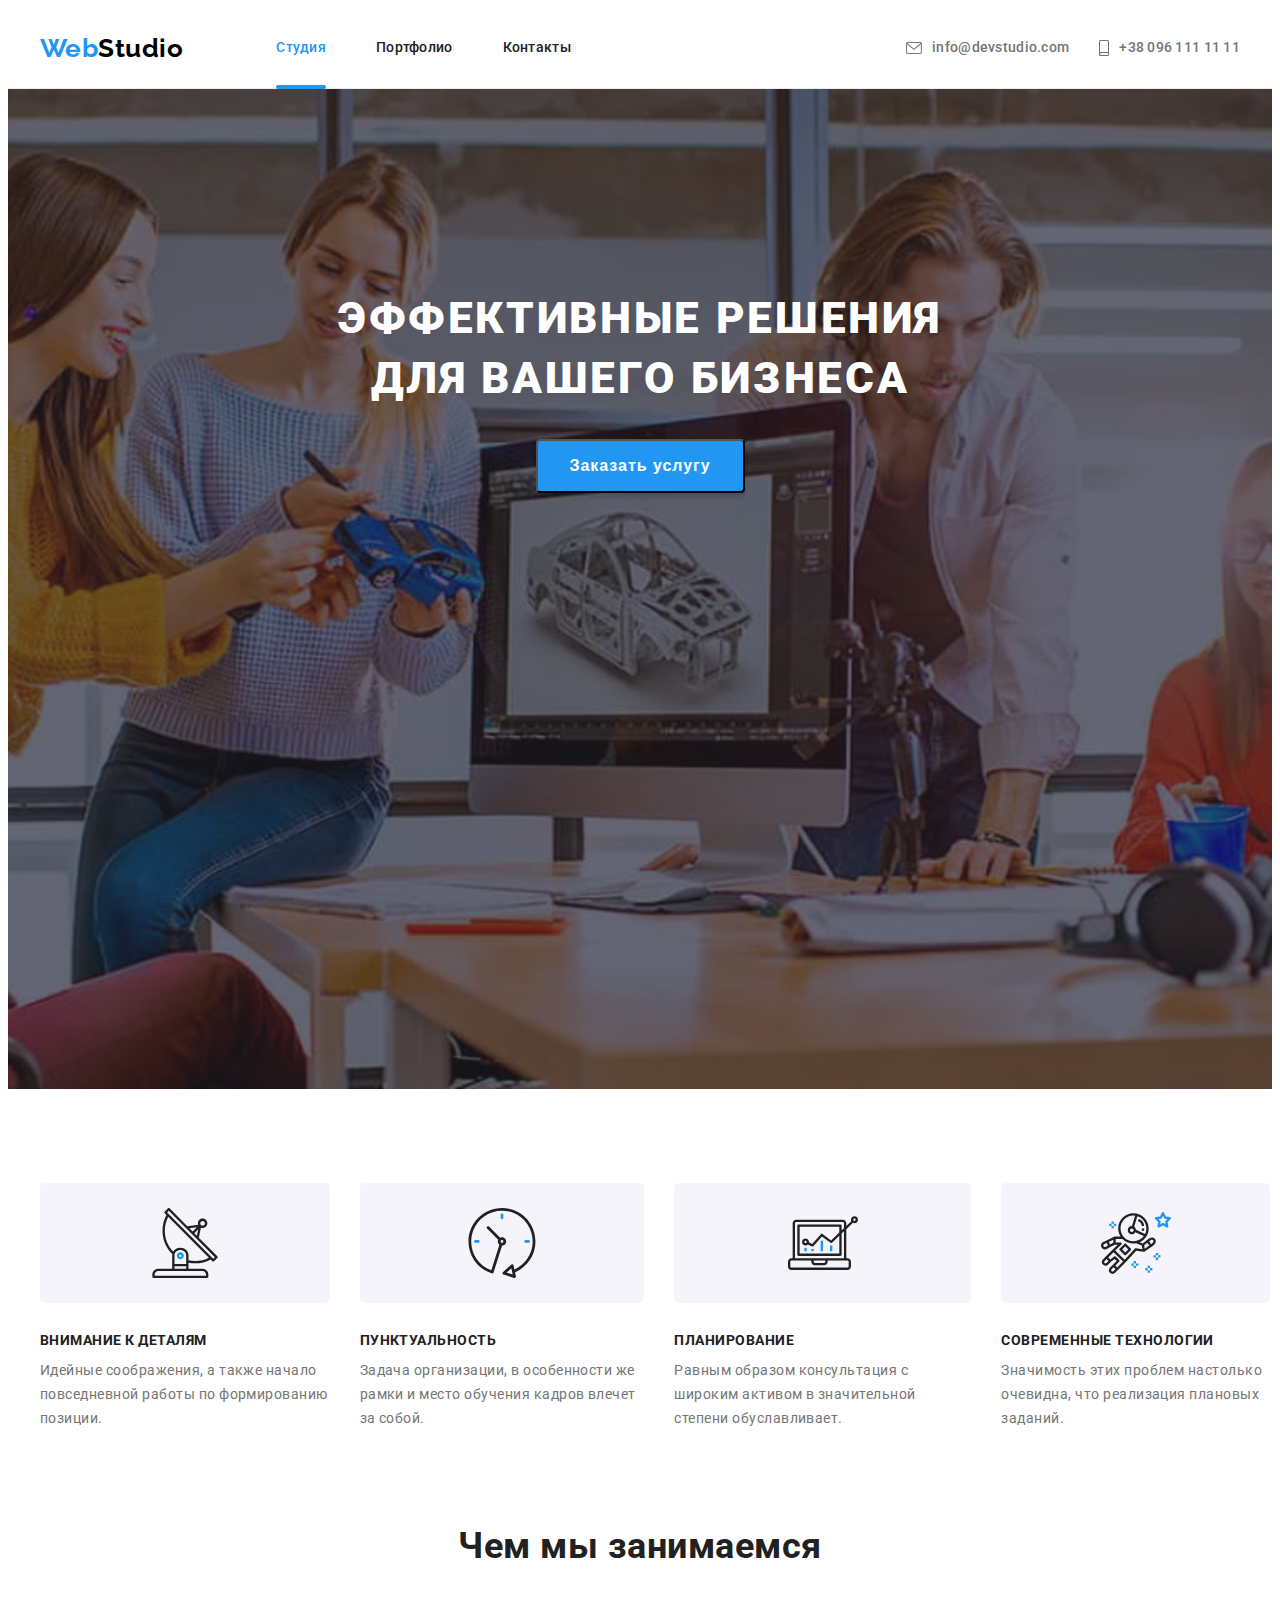
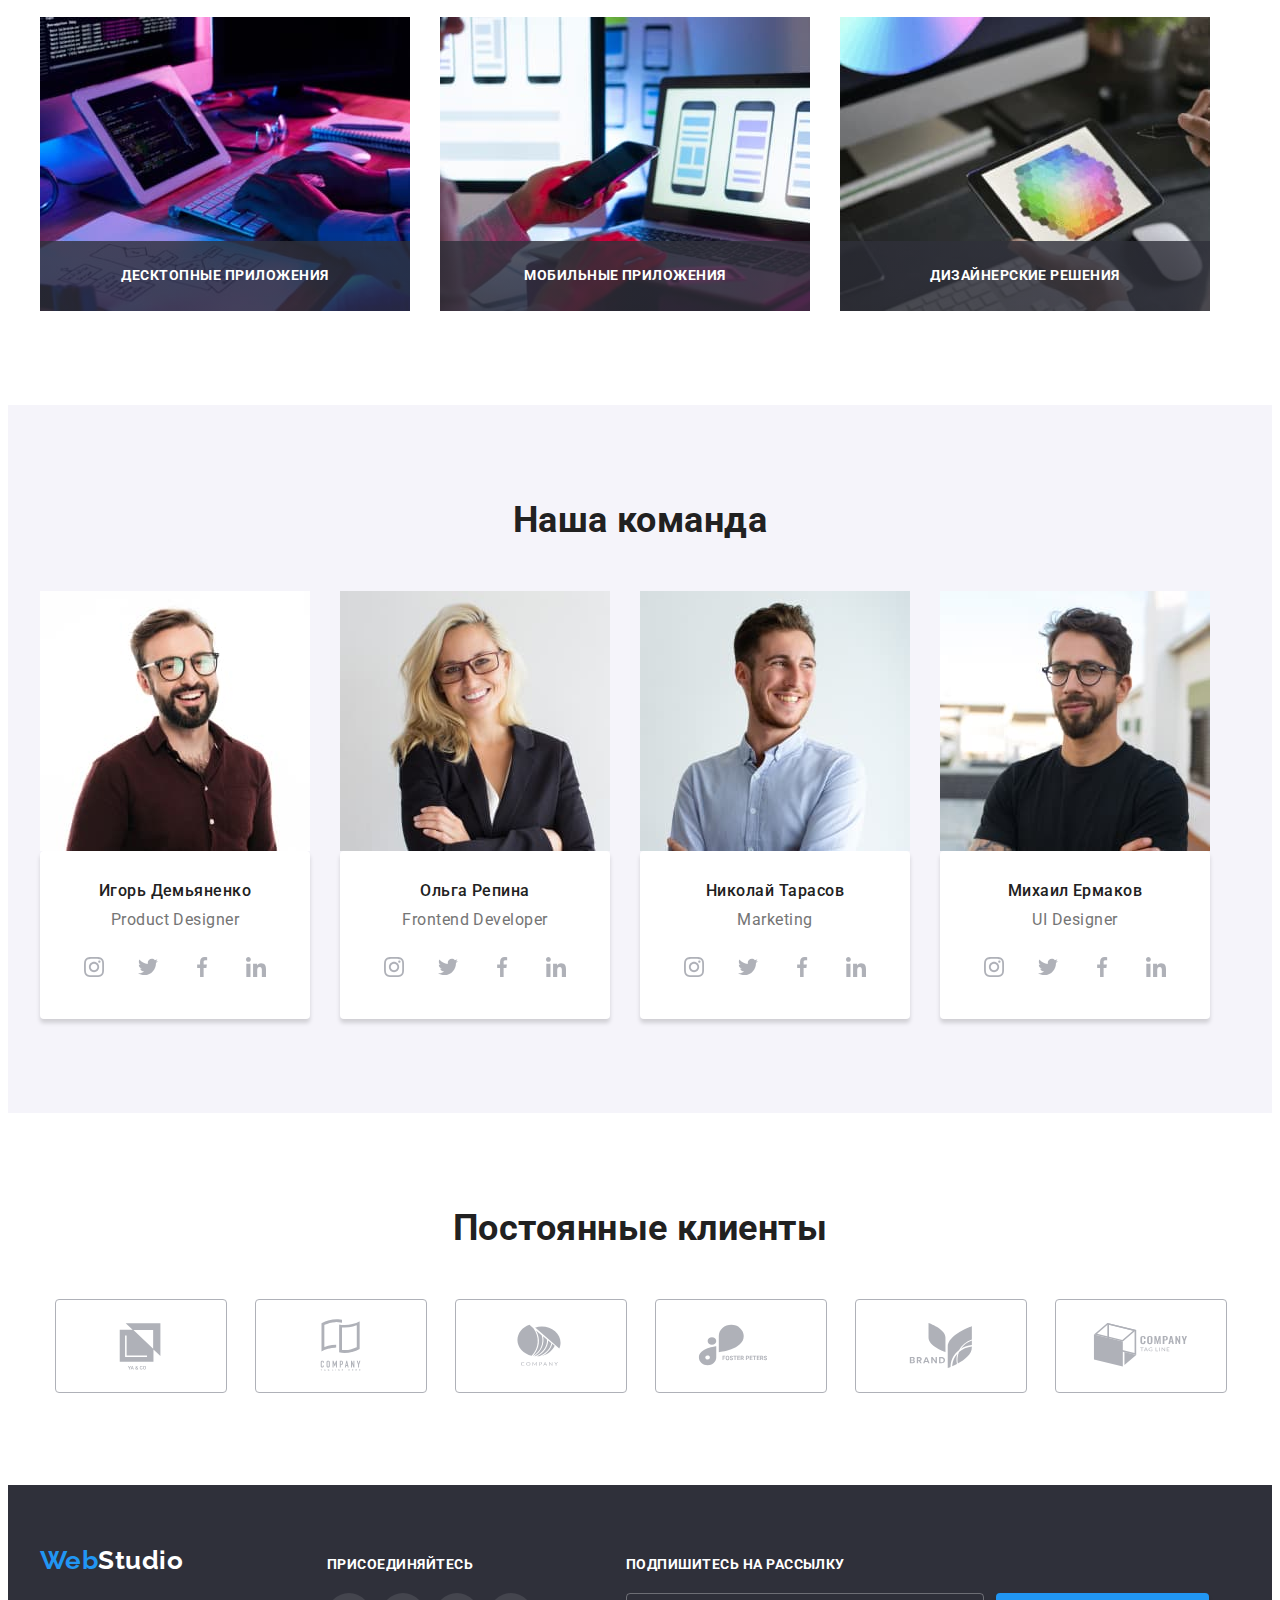
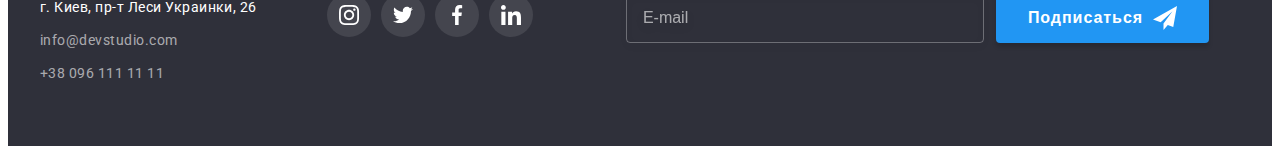
==== commit f2c90774: "исправляет замечания ментора" ====
--- a/index.html
+++ b/index.html
@@ -314,7 +314,7 @@
         <div class="container footer-container">
             <div class="footer-address">
                 <a href="../" class="footer-logo link"><span class="web">Web</span>Studio</a>
-                <address class="footer-address">
+                <address class="footer-address-data">
                     <ul class="footer-list list">
                         <li class="footer-contact-item">г. Киев, пр-т Леси Украинки, 26</li>
                         <li class="footer-contact-item"><a class="footer-contact-link link" href="mailto:info@devstudio.com">info@devstudio.com</a></li>
@@ -374,13 +374,13 @@
                 <div class="form-filed">
                     <label for="user-name" class="modal-lable">Имя</label>
                     <span class="input-wrapper">
-                        <svg class="input-icon">
-                            <use href="./imeg/symbol-defs.svg#icon-name"></use>
-                        </svg> 
                         <input type="text" 
                             name="user-name" 
                             id="user-name"
                             class="modal-input">
+                        <svg class="input-icon">
+                            <use href="./imeg/symbol-defs.svg#icon-name"></use>
+                        </svg> 
                     </span>
                 </div>
                 <div class="form-filed">
@@ -407,7 +407,7 @@
                         </svg>
                     </span>
                 </div>
-                <div class="form-filed">
+                <div class="form-filed coment-form">
                     <label for="user-coment" class="modal-lable">Комментарий</label>
                     <textarea name="user-coment"  
                         id="user-coment" 
--- a/css/styles.css
+++ b/css/styles.css
@@ -580,7 +580,6 @@
 }
 .footer-address {
   margin-right: 70px;
-  width: 231px;
 }
 .footer-logo {
   display: block;
@@ -592,7 +591,7 @@
   line-height: 1.19;
   color: var(--white-color);
 }
-.footer-address {
+.footer-address-data {
   font-size: 14px;
   line-height: 1.71;
   font-style: normal;
@@ -640,7 +639,6 @@
 }
 .footer-form {
   margin-left: 93px;
-  width: 570px;
 }
 .form-title {
   margin-bottom: 20px;
@@ -791,14 +789,11 @@
 .form-filed {
   margin-bottom: 10px;
 }
-.form-filed:hover .modal-input,
-.form-filed:focus .modal-input,
-.form-filed:hover .modal-textarea,
-.form-filed:focus .modal-textarea {
-  border: 1px solid var(--accent-color);
-}
-.form-filed:hover .input-icon,
-.form-filed:focus .input-icon {
+.modal-input:focus,
+.modal-textarea:focus {
+  border-color: var(--accent-color);
+}
+.modal-input:focus + .input-icon {
   fill: var(--accent-color);
 }
 .modal-lable {
@@ -840,6 +835,9 @@
 
   transition: fill var(--transform-time) var(--transform-function);
 }
+.coment-form {
+  margin-bottom: 0;
+}
 .modal-textarea {
   display: block;
   width: 100%;
@@ -850,6 +848,7 @@
   padding: 12px 16px;
   resize: none;
   cursor: pointer;
+  outline: none;
 
   transition: border-color var(--transform-time) var(--transform-function);
 }
